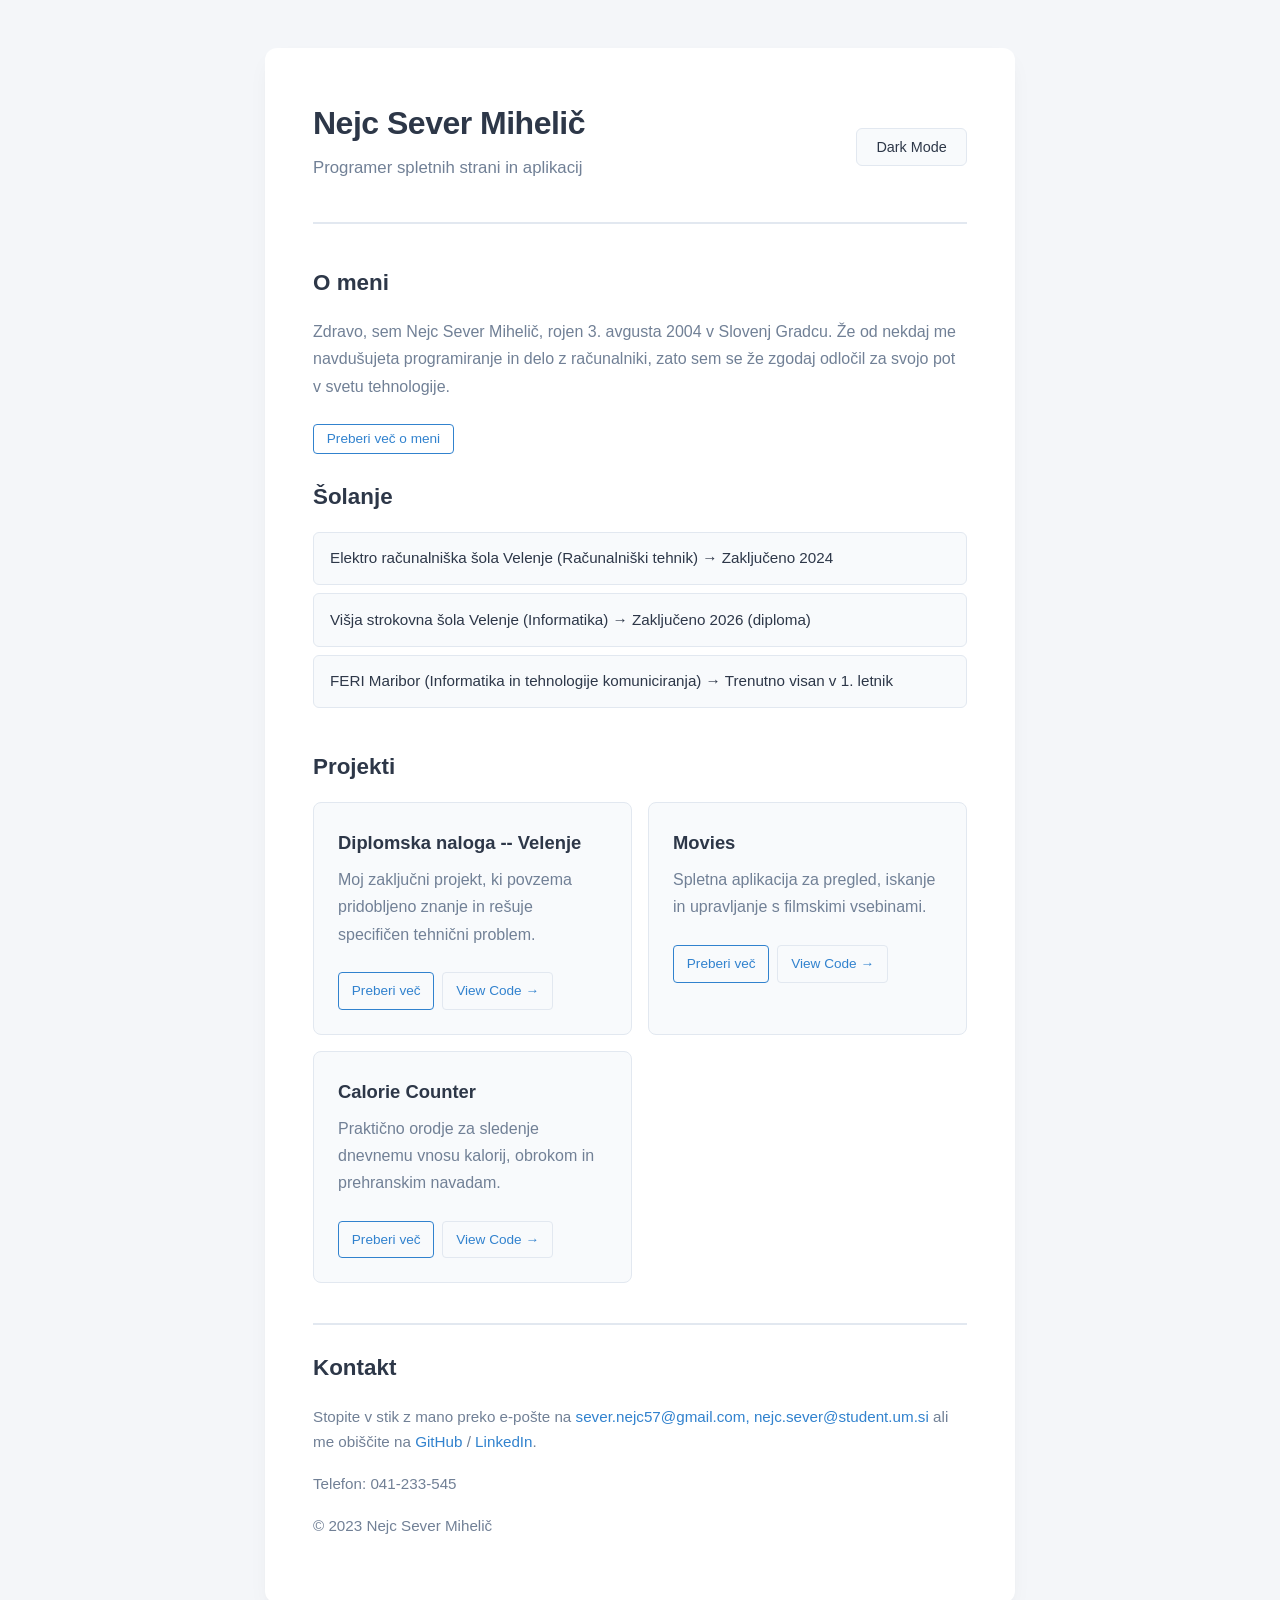
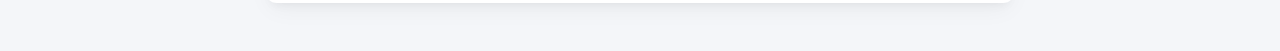
==== index.html @ 6b9b5491 "Added read more for projects" ====
<!DOCTYPE html>
<html lang="en">
<head>
    <meta charset="UTF-8">
    <meta name="viewport" content="width=device-width, initial-scale=1.0">
    <title>Nejc Sever Mihelič | Portfolio</title>
    <link rel="stylehseet" href="style.css">
    <style>
        /* Modern CSS Variables & Reset */
        :root {
            --bg-color: #f4f6f9;
            --container-bg: #ffffff;
            --text-main: #2d3748;
            --text-muted: #718096;
            --accent-color: #3182ce;
            --accent-hover: #2b6cb0;
            --border-color: #e2e8f0;
            --card-bg: #f8fafc;
            --shadow: 0 10px 25px -5px rgba(0, 0, 0, 0.05), 0 8px 10px -6px rgba(0, 0, 0, 0.05);
            --transition: all 0.3s ease;
        }

        body.dark-mode {
            --bg-color: #1a202c;
            --container-bg: #2d3748;
            --text-main: #f7fafc;
            --text-muted: #a0aec0;
            --accent-color: #63b3ed;
            --accent-hover: #4299e1;
            --border-color: #4a5568;
            --card-bg: #374151;
            --shadow: 0 10px 25px -5px rgba(0, 0, 0, 0.3);
        }

        * {
            margin: 0;
            padding: 0;
            box-sizing: border-box;
        }

        body {
            font-family: -apple-system, BlinkMacSystemFont, "Segoe UI", Roboto, Helvetica, Arial, sans-serif;
            line-height: 1.7;
            color: var(--text-main);
            background-color: var(--bg-color);
            padding: 3rem 1rem;
            transition: var(--transition);
        }

        .container {
            max-width: 750px;
            margin: 0 auto;
            background: var(--container-bg);
            padding: 3rem;
            border-radius: 12px;
            box-shadow: var(--shadow);
            transition: var(--transition);
        }

        /* Header / Hero */
        header {
            margin-bottom: 2.5rem;
            border-bottom: 2px solid var(--border-color);
            padding-bottom: 1.5rem;
            display: flex;
            justify-content: space-between;
            align-items: center;
        }

        h1 {
            font-size: 2rem;
            font-weight: 700;
            letter-spacing: -0.5px;
        }

        .tagline {
            color: var(--text-muted);
            font-size: 1.05rem;
            margin-top: 0.2rem;
        }

        /* Theme Toggle Button */
        #theme-toggle {
            background: var(--card-bg);
            border: 1px solid var(--border-color);
            color: var(--text-main);
            padding: 0.6rem 1.2rem;
            border-radius: 6px;
            cursor: pointer;
            font-size: 0.9rem;
            font-weight: 500;
            transition: var(--transition);
        }

        #theme-toggle:hover {
            border-color: var(--accent-color);
        }

        /* Sections */
        section {
            margin-bottom: 2.5rem;
        }

        h2 {
            font-size: 1.4rem;
            margin-bottom: 1rem;
            font-weight: 600;
            position: relative;
        }

        p {
            color: var(--text-muted);
            margin-bottom: 1rem;
        }

        /* School list styling */
        ul {
            list-style-type: none;
            margin-top: 0.5rem;
        }

        ul li {
            background: var(--card-bg);
            padding: 0.8rem 1rem;
            border-radius: 6px;
            margin-bottom: 0.5rem;
            border: 1px solid var(--border-color);
            font-size: 0.95rem;
            color: var(--text-main);
        }

        /* Project Cards */
        .project-grid {
            display: grid;
            grid-template-columns: repeat(auto-fit, minmax(300px, 1fr));
            gap: 1rem;
        }

        .project-card {
            background: var(--card-bg);
            border: 1px solid var(--border-color);
            padding: 1.5rem;
            border-radius: 8px;
            transition: var(--transition);
        }

        .project-card:hover {
            transform: translateY(-3px);
            border-color: var(--accent-color);
        }

        .project-card h3 {
            font-size: 1.15rem;
            margin-bottom: 0.5rem;
        }

        /* Interactive "Read More" Buttons & Content */
        .read-more-btn {
            background: transparent;
            border: 1px solid var(--accent-color);
            color: var(--accent-color);
            padding: 0.4rem 0.8rem;
            border-radius: 4px;
            cursor: pointer;
            font-size: 0.85rem;
            font-weight: 500;
            margin-top: 0.5rem;
            transition: var(--transition);
            display: inline-block;
        }

        .read-more-btn:hover {
            background: var(--accent-color);
            color: #fff;
        }

        .extra-content {
            max-height: 0;
            overflow: hidden;
            transition: max-height 0.4s ease-out;
            color: var(--text-muted);
            font-size: 0.95rem;
            margin-top: 0;
        }

        .extra-content.show {
            max-height: 150px; /* Expands smoothly */
            margin-top: 0.75rem;
        }

        /* Links */
        a {
            color: var(--accent-color);
            text-decoration: none;
            font-weight: 500;
        }

        a:hover {
            text-decoration: underline;
        }

        /* Footer / Contact */
        footer {
            border-top: 2px solid var(--border-color);
            padding-top: 1.5rem;
            font-size: 0.95rem;
        }
    </style>
</head>
<body>

    <div class="container">
        <!-- Header -->
        <header>
            <div>
                <h1>Nejc Sever Mihelič</h1>
                <p class="tagline">Programer spletnih strani in aplikacij</p>
            </div>
            <button id="theme-toggle">Dark Mode</button>
        </header>

        <!-- About Section -->
        <section>
            <h2>O meni</h2>
            <p>Zdravo, sem Nejc Sever Mihelič, rojen 3. avgusta 2004 v Slovenj Gradcu. Že od nekdaj me navdušujeta programiranje in delo z računalniki, zato sem se že zgodaj odločil za svojo pot v svetu tehnologije.</p>
            
            <button class="read-more-btn" id="about-toggle-btn">Preberi več o meni</button>
            <div class="extra-content" id="about-extra">
                <p>Poleg kodiranja rad raziskujem nove tehnologije, optimiziram delovanje aplikacij in stremim k temu, da ustvarjam čisto, berljivo ter učinkovito kodo.</p>
            </div>

            <div class="about-section" style="margin-top: 1.5rem;">
                <h2>Šolanje</h2>
                <ul>
                    <li>Elektro računalniška šola Velenje (Računalniški tehnik) &rarr; Zaključeno 2024</li>
                    <li>Višja strokovna šola Velenje (Informatika) &rarr; Zaključeno 2026 (diploma)</li>
                    <li>FERI Maribor (Informatika in tehnologije komuniciranja) &rarr; Trenutno visan v 1. letnik</li>
                </ul>
            </div>
        </section>

        <!-- Projects Section -->
        <section>
            <h2>Projekti</h2>
            <div class="project-grid">
                
                <!-- Project 1 -->
                <div class="project-card">
                    <h3>Diplomska naloga -- Velenje</h3>
                    <p>Moj zaključni projekt, ki povzema pridobljeno znanje in rešuje specifičen tehnični problem.</p>
                    <div style="display: flex; gap: 0.5rem; margin-top: 1rem;">
                        <a href="Diplomska.html" class="read-more-btn">Preberi več</a>
                        <a href="https://github.com/nejcsever20/DiplomskaNaloga" target="_blank" class="read-more-btn" style="border-color: var(--border-color);">View Code &rarr;</a>
                    </div>
                </div>

                <!-- Project 2 -->
                <div class="project-card">
                    <h3>Movies</h3>
                    <p>Spletna aplikacija za pregled, iskanje in upravljanje s filmskimi vsebinami.</p>
                    <div style="display: flex; gap: 0.5rem; margin-top: 1rem;">
                        <a href="Movies.html" class="read-more-btn">Preberi več</a>
                        <a href="https://github.com/nejcsever20/Movies" target="_blank" class="read-more-btn" style="border-color: var(--border-color);">View Code &rarr;</a>
                    </div>
                </div>

                <!-- Project 3 -->
                <div class="project-card">
                    <h3>Calorie Counter</h3>
                    <p>Praktično orodje za sledenje dnevnemu vnosu kalorij, obrokom in prehranskim navadam.</p>
                    <div style="display: flex; gap: 0.5rem; margin-top: 1rem;">
                        <a href="CalorieCounter.html" class="read-more-btn">Preberi več</a>
                        <a href="https://github.com/nejcsever20/CalorieCounter" target="_blank" class="read-more-btn" style="border-color: var(--border-color);">View Code &rarr;</a>
                    </div>
                </div>

            </div>
        </section>

        <!-- Contact Section -->
        <footer>
            <h2>Kontakt</h2>
            <p>Stopite v stik z mano preko e-pošte na <a href="mailto:sever.nejc57@gmail.com, mailto:nejc.sever@student.um.si">sever.nejc57@gmail.com, nejc.sever@student.um.si</a> ali me obiščite na <a href="https://github.com" target="_blank">GitHub</a> / <a href="https://linkedin.com" target="_blank">LinkedIn</a>.</p>
            <p>Telefon: 041-233-545</p>
            <p>&copy; 2023 Nejc Sever Mihelič</p>
        </footer>
    </div>

    <!-- External Script Mock (app.js functionality included) -->
    <script>
        // Theme Toggle Logic
        const themeToggleBtn = document.getElementById('theme-toggle');
        
        themeToggleBtn.addEventListener('click', () => {
            document.body.classList.toggle('dark-mode');
            if (document.body.classList.contains('dark-mode')) {
                themeToggleBtn.textContent = 'Light Mode';
            } else {
                themeToggleBtn.textContent = 'Dark Mode';
            }
        });

        // Interactive "Read More" Toggle Logic (app.js style)
        const aboutToggleBtn = document.getElementById('about-toggle-btn');
        const aboutExtra = document.getElementById('about-extra');

        aboutToggleBtn.addEventListener('click', () => {
            aboutExtra.classList.toggle('show');
            
            if (aboutExtra.classList.contains('show')) {
                aboutToggleBtn.textContent = 'Skrij besedilo';
            } else {
                aboutToggleBtn.textContent = 'Preberi več o meni';
            }
        });
    </script>

</body>
</html>
---- style.css ----
<style>
        /* Modern CSS Variables & Reset */
        :root {
            --bg-color: #f4f6f9;
            --container-bg: #ffffff;
            --text-main: #2d3748;
            --text-muted: #718096;
            --accent-color: #3182ce;
            --accent-hover: #2b6cb0;
            --border-color: #e2e8f0;
            --card-bg: #f8fafc;
            --shadow: 0 10px 25px -5px rgba(0, 0, 0, 0.05), 0 8px 10px -6px rgba(0, 0, 0, 0.05);
            --transition: all 0.3s ease;
        }

        body.dark-mode {
            --bg-color: #1a202c;
            --container-bg: #2d3748;
            --text-main: #f7fafc;
            --text-muted: #a0aec0;
            --accent-color: #63b3ed;
            --accent-hover: #4299e1;
            --border-color: #4a5568;
            --card-bg: #374151;
            --shadow: 0 10px 25px -5px rgba(0, 0, 0, 0.3);
        }

        * {
            margin: 0;
            padding: 0;
            box-sizing: border-box;
        }

        body {
            font-family: -apple-system, BlinkMacSystemFont, "Segoe UI", Roboto, Helvetica, Arial, sans-serif;
            line-height: 1.7;
            color: var(--text-main);
            background-color: var(--bg-color);
            padding: 3rem 1rem;
            transition: var(--transition);
        }

        .container {
            max-width: 750px;
            margin: 0 auto;
            background: var(--container-bg);
            padding: 3rem;
            border-radius: 12px;
            box-shadow: var(--shadow);
            transition: var(--transition);
        }

        /* Header / Hero */
        header {
            margin-bottom: 2.5rem;
            border-bottom: 2px solid var(--border-color);
            padding-bottom: 1.5rem;
            display: flex;
            justify-content: space-between;
            align-items: center;
        }

        h1 {
            font-size: 2rem;
            font-weight: 700;
            letter-spacing: -0.5px;
        }

        .tagline {
            color: var(--text-muted);
            font-size: 1.05rem;
            margin-top: 0.2rem;
        }

        /* Theme Toggle Button */
        #theme-toggle {
            background: var(--card-bg);
            border: 1px solid var(--border-color);
            color: var(--text-main);
            padding: 0.6rem 1.2rem;
            border-radius: 6px;
            cursor: pointer;
            font-size: 0.9rem;
            font-weight: 500;
            transition: var(--transition);
        }

        #theme-toggle:hover {
            border-color: var(--accent-color);
        }

        /* Sections */
        section {
            margin-bottom: 2.5rem;
        }

        h2 {
            font-size: 1.4rem;
            margin-bottom: 1rem;
            font-weight: 600;
            position: relative;
        }

        p {
            color: var(--text-muted);
            margin-bottom: 1rem;
        }

        /* School list styling */
        ul {
            list-style-type: none;
            margin-top: 0.5rem;
        }

        ul li {
            background: var(--card-bg);
            padding: 0.8rem 1rem;
            border-radius: 6px;
            margin-bottom: 0.5rem;
            border: 1px solid var(--border-color);
            font-size: 0.95rem;
            color: var(--text-main);
        }

        /* Project Cards */
        .project-grid {
            display: grid;
            grid-template-columns: repeat(auto-fit, minmax(300px, 1fr));
            gap: 1rem;
        }

        .project-card {
            background: var(--card-bg);
            border: 1px solid var(--border-color);
            padding: 1.5rem;
            border-radius: 8px;
            transition: var(--transition);
        }

        .project-card:hover {
            transform: translateY(-3px);
            border-color: var(--accent-color);
        }

        .project-card h3 {
            font-size: 1.15rem;
            margin-bottom: 0.5rem;
        }

        /* Interactive "Read More" Buttons & Content */
        .read-more-btn {
            background: transparent;
            border: 1px solid var(--accent-color);
            color: var(--accent-color);
            padding: 0.4rem 0.8rem;
            border-radius: 4px;
            cursor: pointer;
            font-size: 0.85rem;
            font-weight: 500;
            margin-top: 0.5rem;
            transition: var(--transition);
            display: inline-block;
        }

        .read-more-btn:hover {
            background: var(--accent-color);
            color: #fff;
        }

        .extra-content {
            max-height: 0;
            overflow: hidden;
            transition: max-height 0.4s ease-out;
            color: var(--text-muted);
            font-size: 0.95rem;
            margin-top: 0;
        }

        .extra-content.show {
            max-height: 150px; /* Expands smoothly */
            margin-top: 0.75rem;
        }

        /* Links */
        a {
            color: var(--accent-color);
            text-decoration: none;
            font-weight: 500;
        }

        a:hover {
            text-decoration: underline;
        }

        /* Footer / Contact */
        footer {
            border-top: 2px solid var(--border-color);
            padding-top: 1.5rem;
            font-size: 0.95rem;
        }
    </style>
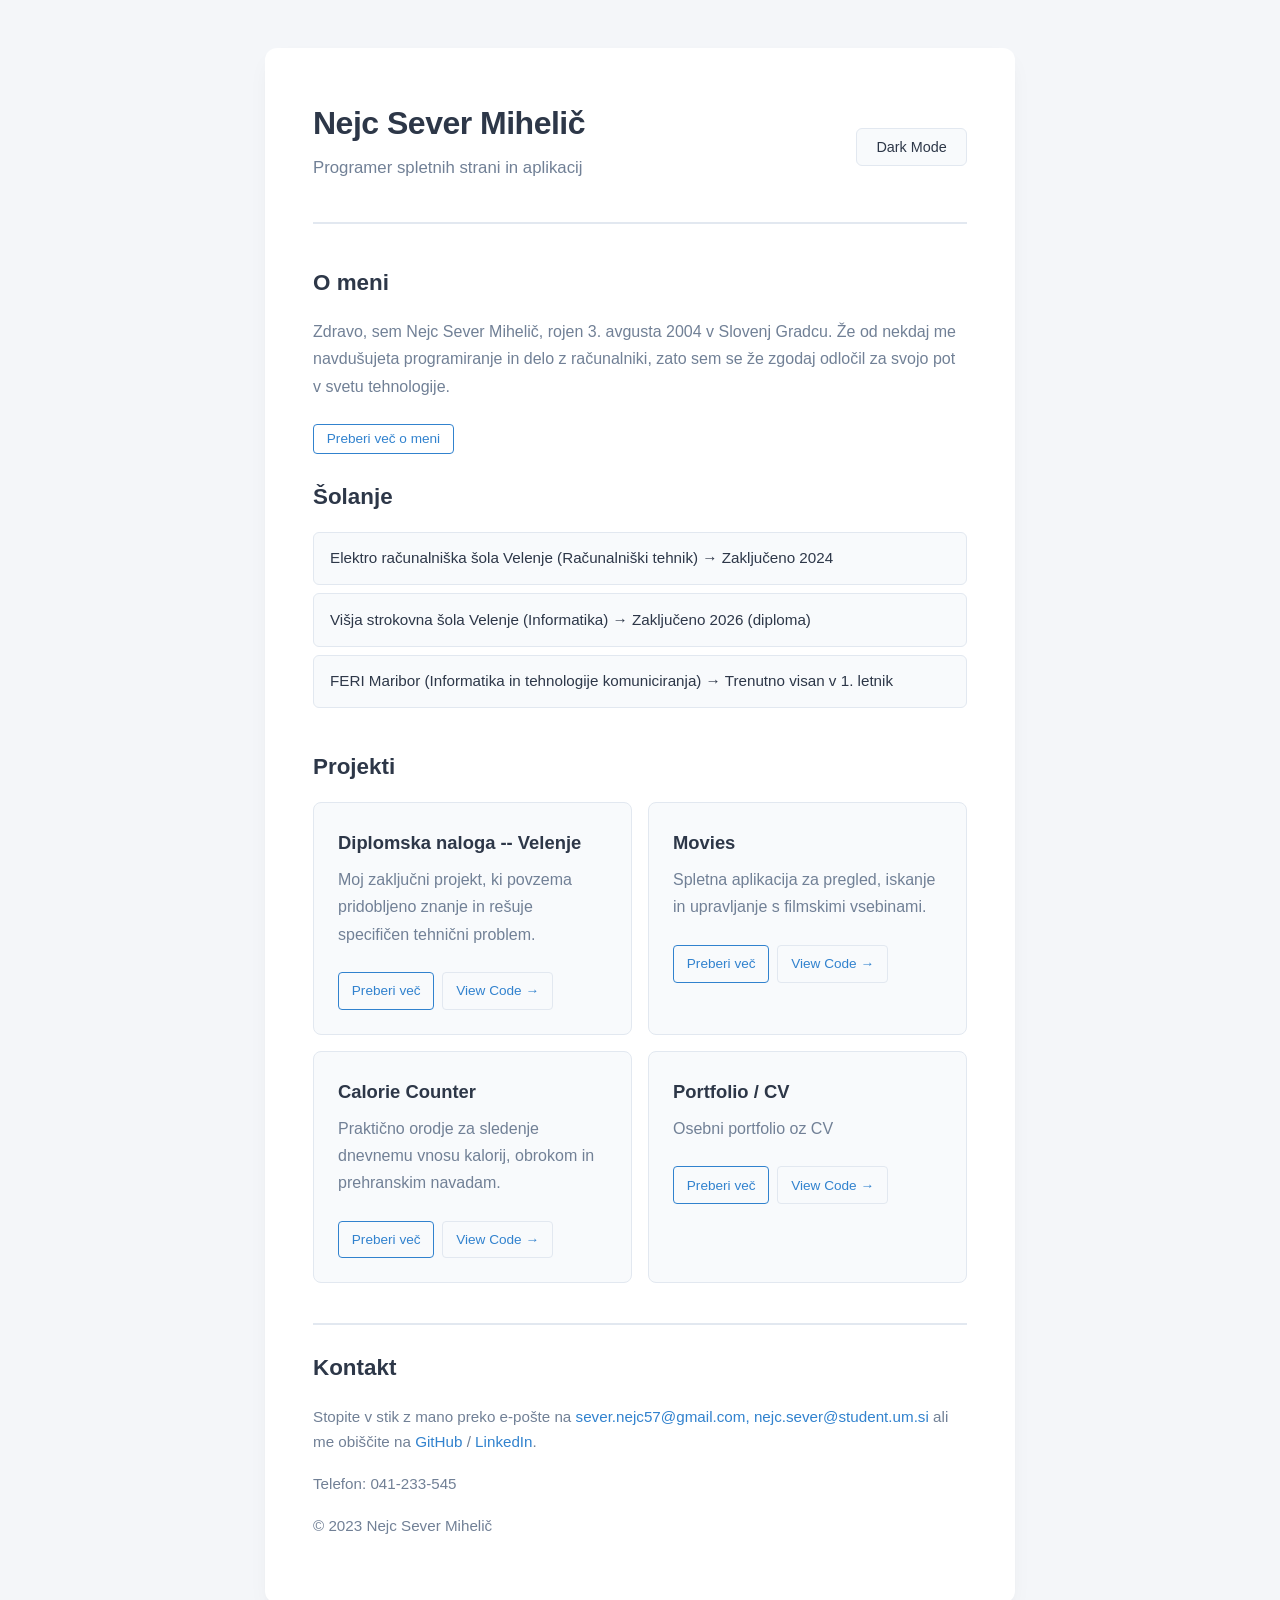
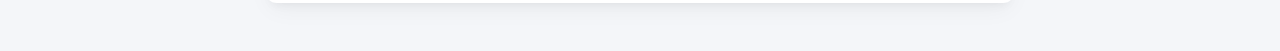
==== commit 369070cd: "Updated my projects view and description" ====
--- a/index.html
+++ b/index.html
@@ -274,6 +274,16 @@
                     </div>
                 </div>
 
+                <!-- Project 4-->
+                 <div class="project-card">
+                    <h3>Portfolio / CV</h3>
+                    <p>Osebni portfolio oz CV</p>
+                    <div style="display: flex; gap: 0.5rem; margin-top: 1rem;">
+                        <a href="CalorieCounter.html" class="read-more-btn">Preberi več</a>
+                        <a href="https://github.com/nejcsever20/CalorieCounter" target="_blank" class="read-more-btn" style="border-color: var(--border-color);">View Code &rarr;</a>
+                    </div>
+                </div>
+
             </div>
         </section>
 
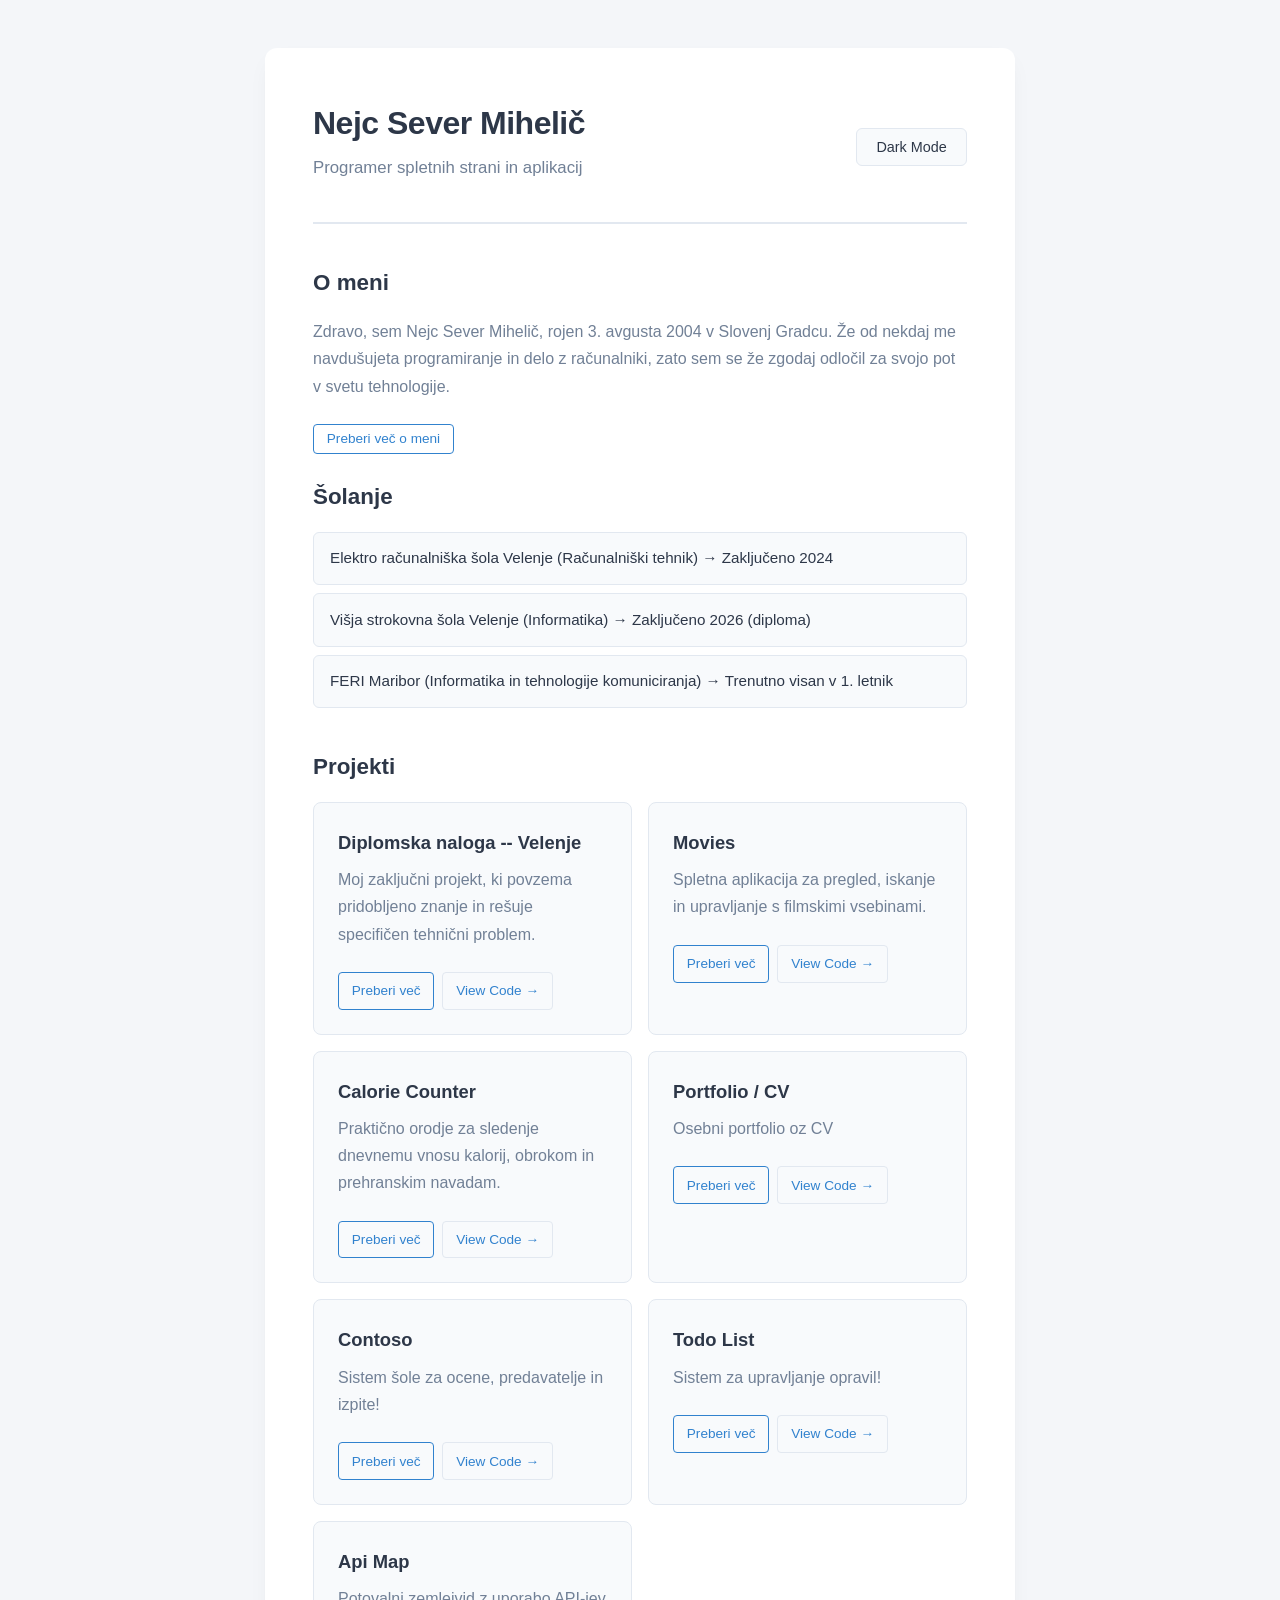
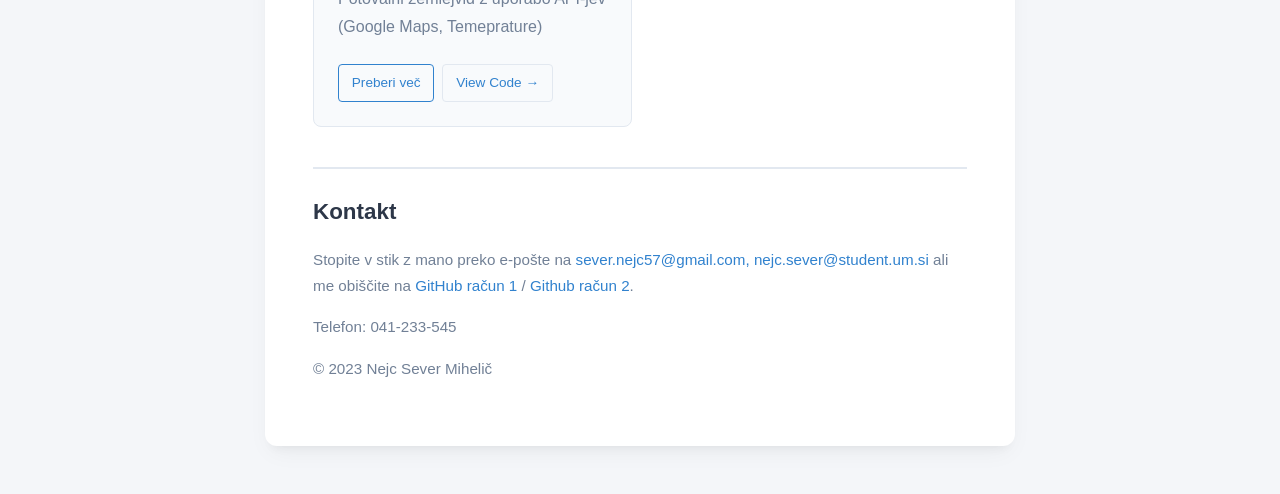
==== commit c8a2e71d: "Added some more projects and some diversity" ====
--- a/index.html
+++ b/index.html
@@ -279,8 +279,38 @@
                     <h3>Portfolio / CV</h3>
                     <p>Osebni portfolio oz CV</p>
                     <div style="display: flex; gap: 0.5rem; margin-top: 1rem;">
-                        <a href="CalorieCounter.html" class="read-more-btn">Preberi več</a>
-                        <a href="https://github.com/nejcsever20/CalorieCounter" target="_blank" class="read-more-btn" style="border-color: var(--border-color);">View Code &rarr;</a>
+                        <a href="Portfolio.html" class="read-more-btn">Preberi več</a>
+                        <a href="https://github.com/nejcsever20/Portfolio" target="_blank" class="read-more-btn" style="border-color: var(--border-color);">View Code &rarr;</a>
+                    </div>
+                </div>
+
+                <!-- Project 5 -->
+                 <div class="project-card">
+                    <h3>Contoso</h3>
+                    <p>Sistem šole za ocene, predavatelje in izpite!</p>
+                    <div style="display: flex; gap: 0.5rem; margin-top: 1rem;">
+                        <a href="Contoso.html" class="read-more-btn">Preberi več</a>
+                        <a href="https://github.com/anonymousvssv20/Contoso" target="_blank" class="read-more-btn" style="border-color: var(--border-color);">View Code &rarr;</a>
+                    </div>
+                </div>
+
+                <!-- Project 6 -->
+                 <div class="project-card">
+                    <h3>Todo List</h3>
+                    <p>Sistem za upravljanje opravil!</p>
+                    <div style="display: flex; gap: 0.5rem; margin-top: 1rem;">
+                        <a href="TodoList.html" class="read-more-btn">Preberi več</a>
+                        <a href="https://github.com/anonymousvssv20/TodoListReact" target="_blank" class="read-more-btn" style="border-color: var(--border-color);">View Code &rarr;</a>
+                    </div>
+                </div>
+
+                 <!-- Project 7 -->
+                 <div class="project-card">
+                    <h3>Api Map</h3>
+                    <p>Potovalni zemlejvid z uporabo API-jev (Google Maps, Temeprature)</p>
+                    <div style="display: flex; gap: 0.5rem; margin-top: 1rem;">
+                        <a href="ApiProject.html" class="read-more-btn">Preberi več</a>
+                        <a href="https://github.com/anonymousvssv20/ApiProject" target="_blank" class="read-more-btn" style="border-color: var(--border-color);">View Code &rarr;</a>
                     </div>
                 </div>
 
@@ -290,7 +320,7 @@
         <!-- Contact Section -->
         <footer>
             <h2>Kontakt</h2>
-            <p>Stopite v stik z mano preko e-pošte na <a href="mailto:sever.nejc57@gmail.com, mailto:nejc.sever@student.um.si">sever.nejc57@gmail.com, nejc.sever@student.um.si</a> ali me obiščite na <a href="https://github.com" target="_blank">GitHub</a> / <a href="https://linkedin.com" target="_blank">LinkedIn</a>.</p>
+            <p>Stopite v stik z mano preko e-pošte na <a href="mailto:sever.nejc57@gmail.com, mailto:nejc.sever@student.um.si">sever.nejc57@gmail.com, nejc.sever@student.um.si</a> ali me obiščite na <a href="https://github.com/anonymousvssv20?tab=repositories" target="_blank">GitHub račun 1</a> / <a href="https://github.com/nejcsever20?tab=repositories" target="_blank">Github račun 2</a>.</p>
             <p>Telefon: 041-233-545</p>
             <p>&copy; 2023 Nejc Sever Mihelič</p>
         </footer>
--- a/style.css
+++ b/style.css
@@ -1,4 +1,3 @@
-<style>
         /* Modern CSS Variables & Reset */
         :root {
             --bg-color: #f4f6f9;
@@ -197,5 +196,4 @@
             border-top: 2px solid var(--border-color);
             padding-top: 1.5rem;
             font-size: 0.95rem;
-        }
-    </style>+        }
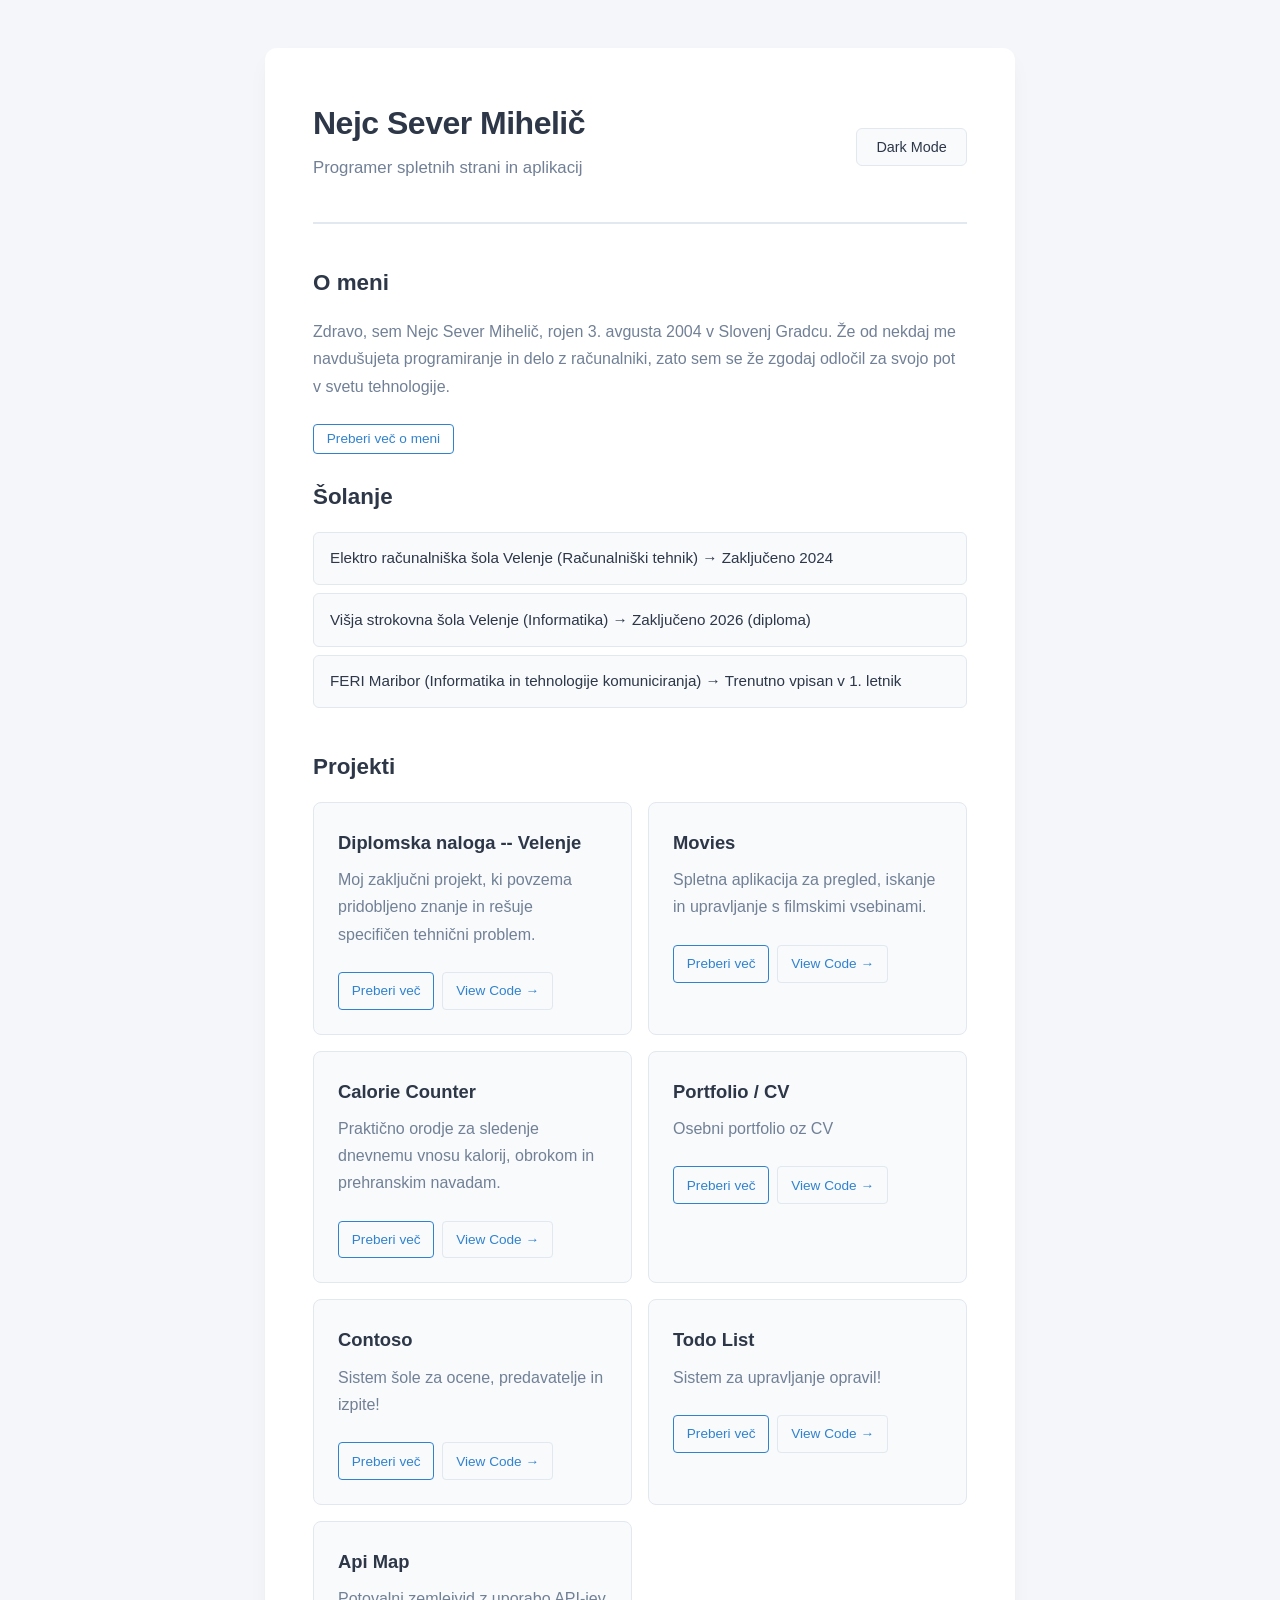
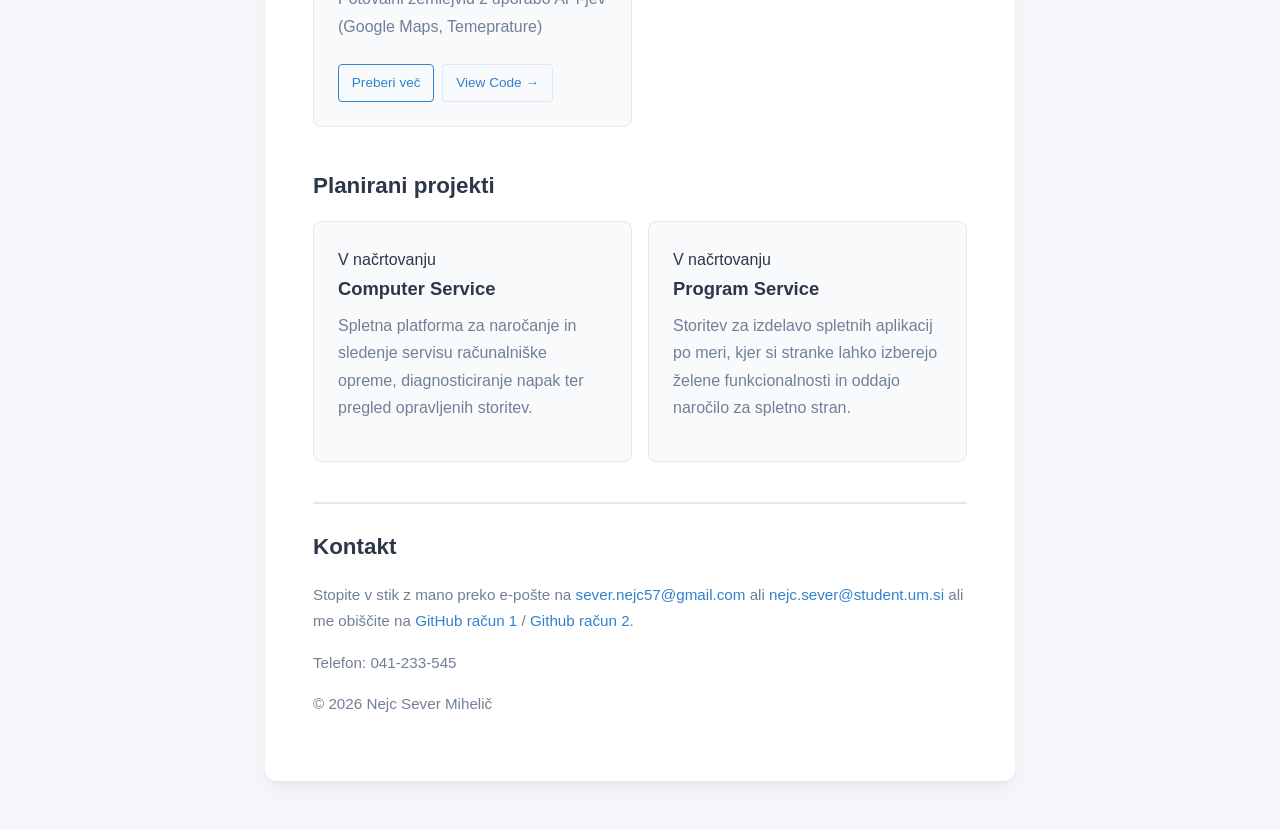
==== commit e1407d66: "Added planned projects" ====
--- a/index.html
+++ b/index.html
@@ -234,7 +234,7 @@
                 <ul>
                     <li>Elektro računalniška šola Velenje (Računalniški tehnik) &rarr; Zaključeno 2024</li>
                     <li>Višja strokovna šola Velenje (Informatika) &rarr; Zaključeno 2026 (diploma)</li>
-                    <li>FERI Maribor (Informatika in tehnologije komuniciranja) &rarr; Trenutno visan v 1. letnik</li>
+                    <li>FERI Maribor (Informatika in tehnologije komuniciranja) &rarr; Trenutno vpisan v 1. letnik</li>
                 </ul>
             </div>
         </section>
@@ -275,7 +275,7 @@
                 </div>
 
                 <!-- Project 4-->
-                 <div class="project-card">
+                <div class="project-card">
                     <h3>Portfolio / CV</h3>
                     <p>Osebni portfolio oz CV</p>
                     <div style="display: flex; gap: 0.5rem; margin-top: 1rem;">
@@ -285,7 +285,7 @@
                 </div>
 
                 <!-- Project 5 -->
-                 <div class="project-card">
+                <div class="project-card">
                     <h3>Contoso</h3>
                     <p>Sistem šole za ocene, predavatelje in izpite!</p>
                     <div style="display: flex; gap: 0.5rem; margin-top: 1rem;">
@@ -295,7 +295,7 @@
                 </div>
 
                 <!-- Project 6 -->
-                 <div class="project-card">
+                <div class="project-card">
                     <h3>Todo List</h3>
                     <p>Sistem za upravljanje opravil!</p>
                     <div style="display: flex; gap: 0.5rem; margin-top: 1rem;">
@@ -304,14 +304,36 @@
                     </div>
                 </div>
 
-                 <!-- Project 7 -->
-                 <div class="project-card">
+                <!-- Project 7 -->
+                <div class="project-card">
                     <h3>Api Map</h3>
                     <p>Potovalni zemlejvid z uporabo API-jev (Google Maps, Temeprature)</p>
                     <div style="display: flex; gap: 0.5rem; margin-top: 1rem;">
                         <a href="ApiProject.html" class="read-more-btn">Preberi več</a>
                         <a href="https://github.com/anonymousvssv20/ApiProject" target="_blank" class="read-more-btn" style="border-color: var(--border-color);">View Code &rarr;</a>
                     </div>
+                </div>
+
+            </div>
+        </section>
+
+        <!-- Planned Projects Section -->
+        <section>
+            <h2>Planirani projekti</h2>
+            <div class="project-grid">
+                
+                <!-- Planned Project 1 -->
+                <div class="project-card">
+                    <span class="status-badge">V načrtovanju</span>
+                    <h3>Computer Service</h3>
+                    <p>Spletna platforma za naročanje in sledenje servisu računalniške opreme, diagnosticiranje napak ter pregled opravljenih storitev.</p>
+                </div>
+
+                <!-- Planned Project 2 -->
+                <div class="project-card">
+                    <span class="status-badge">V načrtovanju</span>
+                    <h3>Program Service</h3>
+                    <p>Storitev za izdelavo spletnih aplikacij po meri, kjer si stranke lahko izberejo želene funkcionalnosti in oddajo naročilo za spletno stran.</p>
                 </div>
 
             </div>
@@ -320,9 +342,9 @@
         <!-- Contact Section -->
         <footer>
             <h2>Kontakt</h2>
-            <p>Stopite v stik z mano preko e-pošte na <a href="mailto:sever.nejc57@gmail.com, mailto:nejc.sever@student.um.si">sever.nejc57@gmail.com, nejc.sever@student.um.si</a> ali me obiščite na <a href="https://github.com/anonymousvssv20?tab=repositories" target="_blank">GitHub račun 1</a> / <a href="https://github.com/nejcsever20?tab=repositories" target="_blank">Github račun 2</a>.</p>
+            <p>Stopite v stik z mano preko e-pošte na <a href="mailto:sever.nejc57@gmail.com">sever.nejc57@gmail.com</a> ali <a href="mailto:nejc.sever@student.um.si">nejc.sever@student.um.si</a> ali me obiščite na <a href="https://github.com/anonymousvssv20?tab=repositories" target="_blank">GitHub račun 1</a> / <a href="https://github.com/nejcsever20?tab=repositories" target="_blank">Github račun 2</a>.</p>
             <p>Telefon: 041-233-545</p>
-            <p>&copy; 2023 Nejc Sever Mihelič</p>
+            <p>&copy; 2026 Nejc Sever Mihelič</p>
         </footer>
     </div>
 
